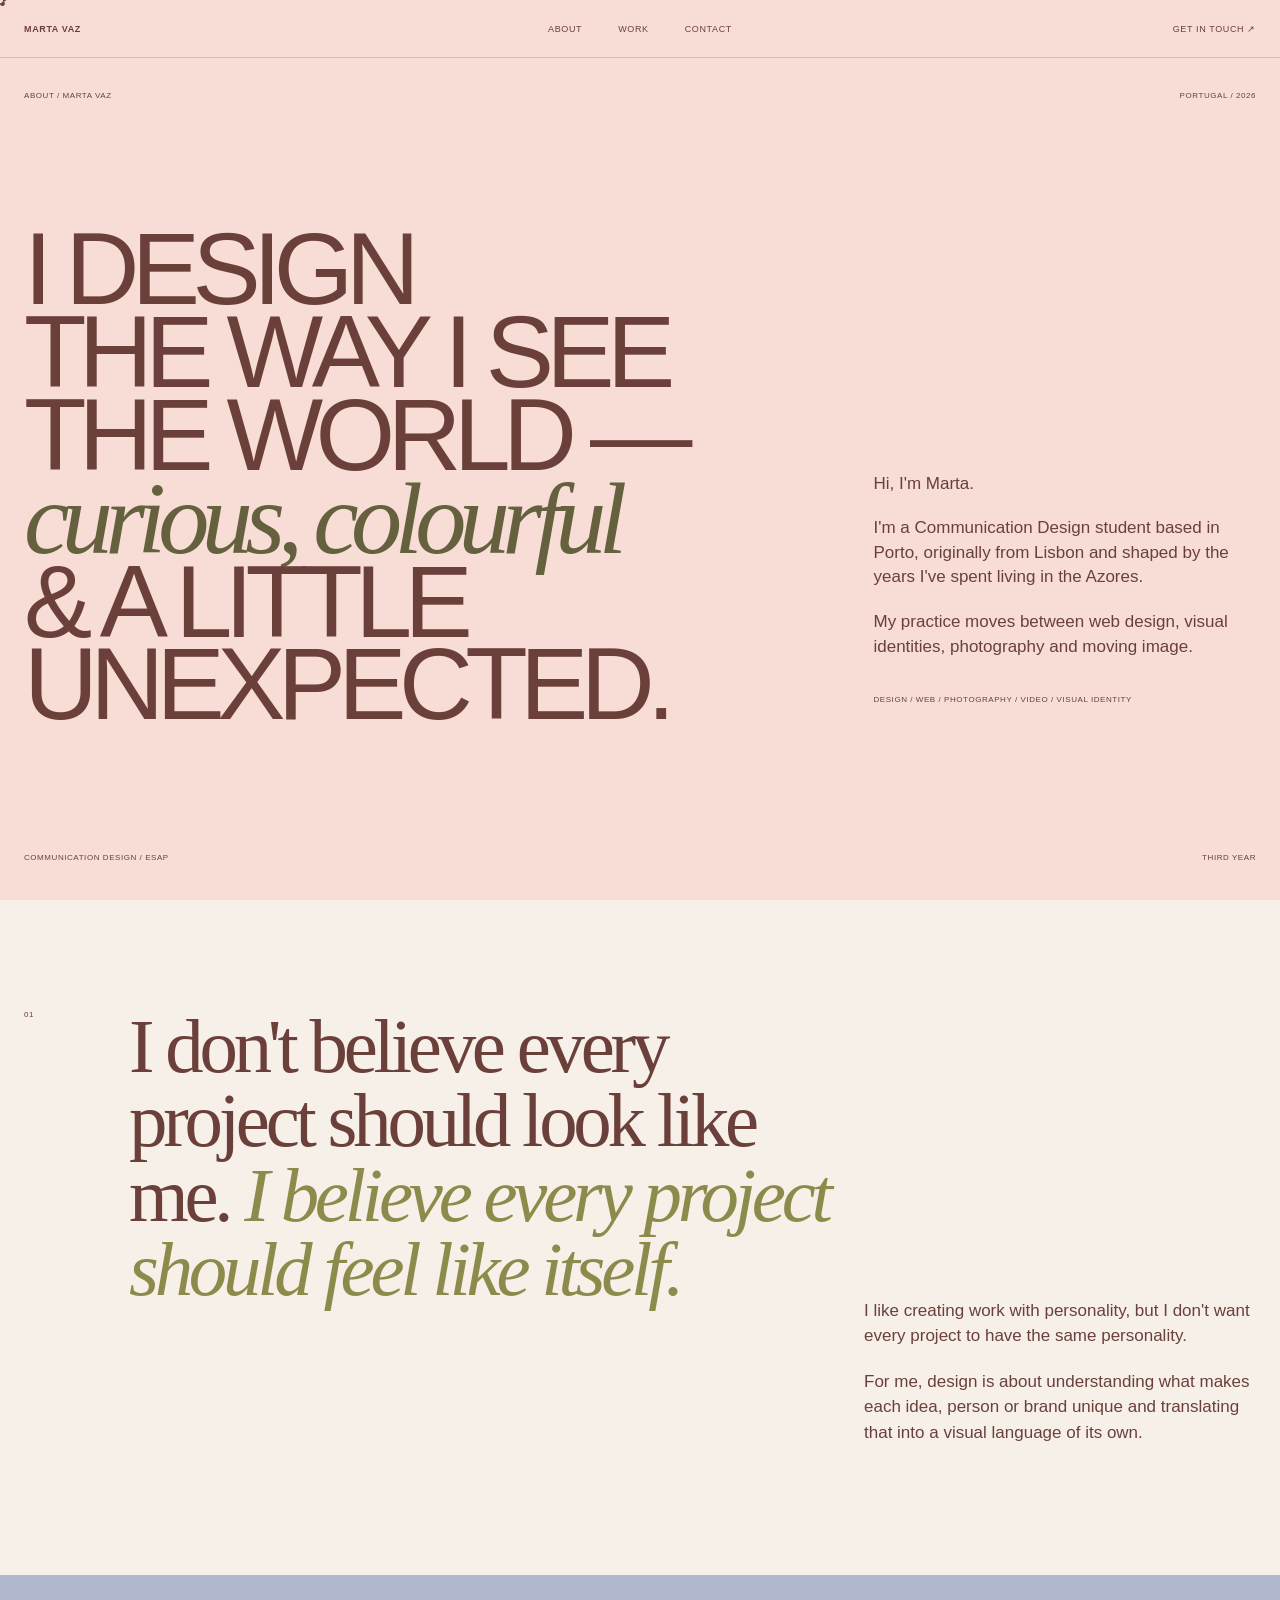
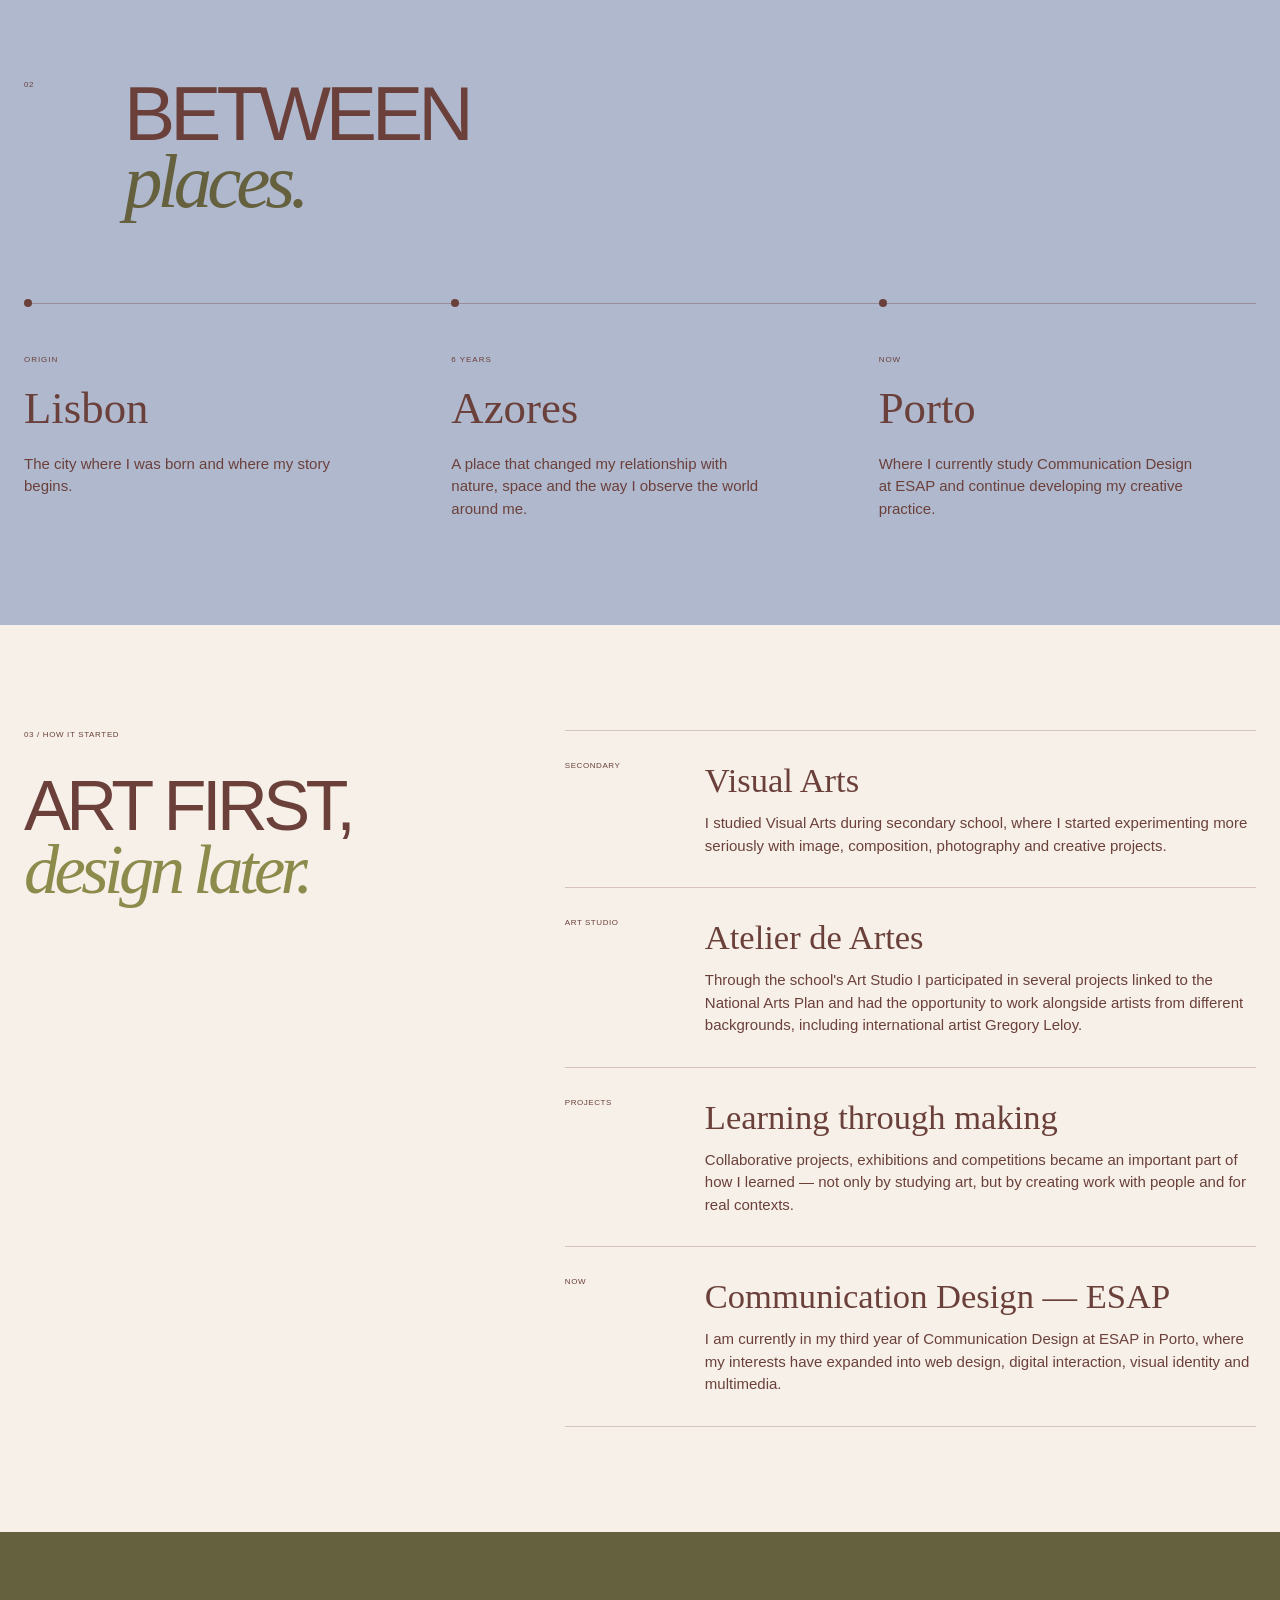
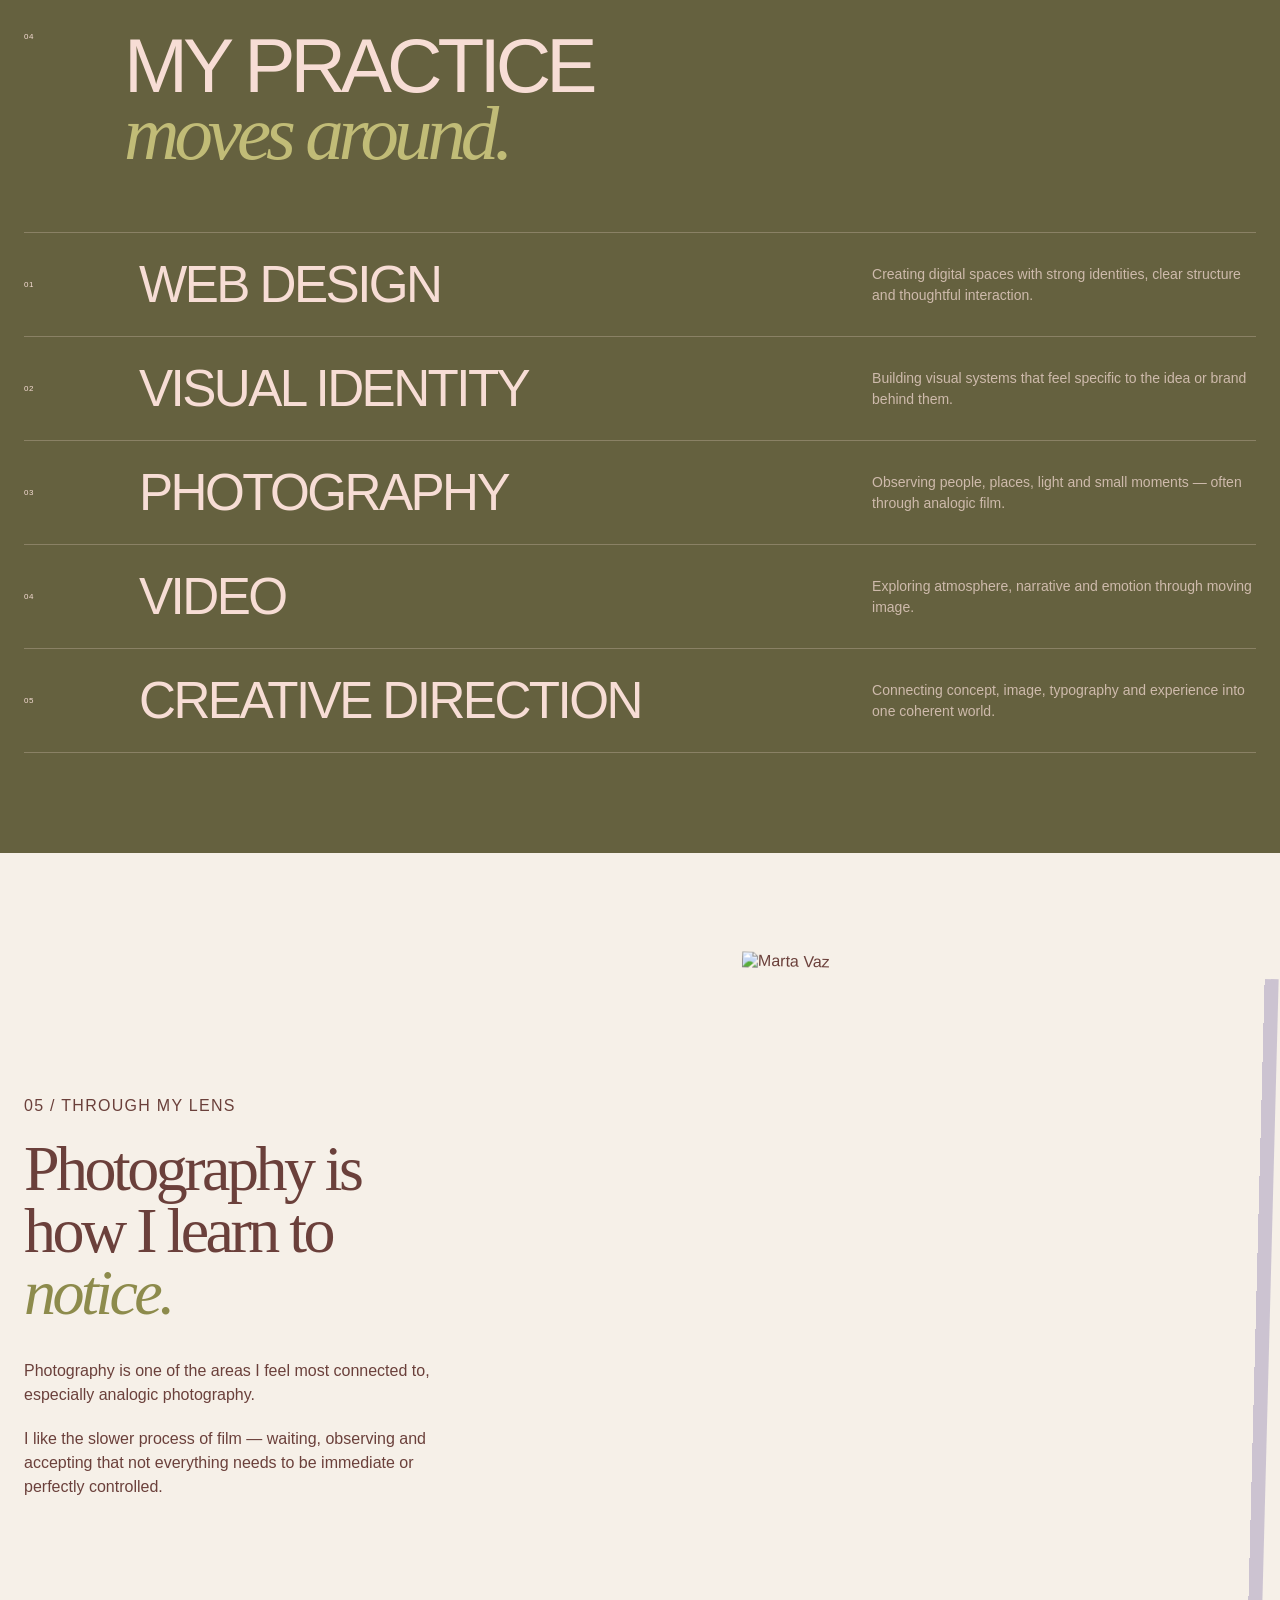
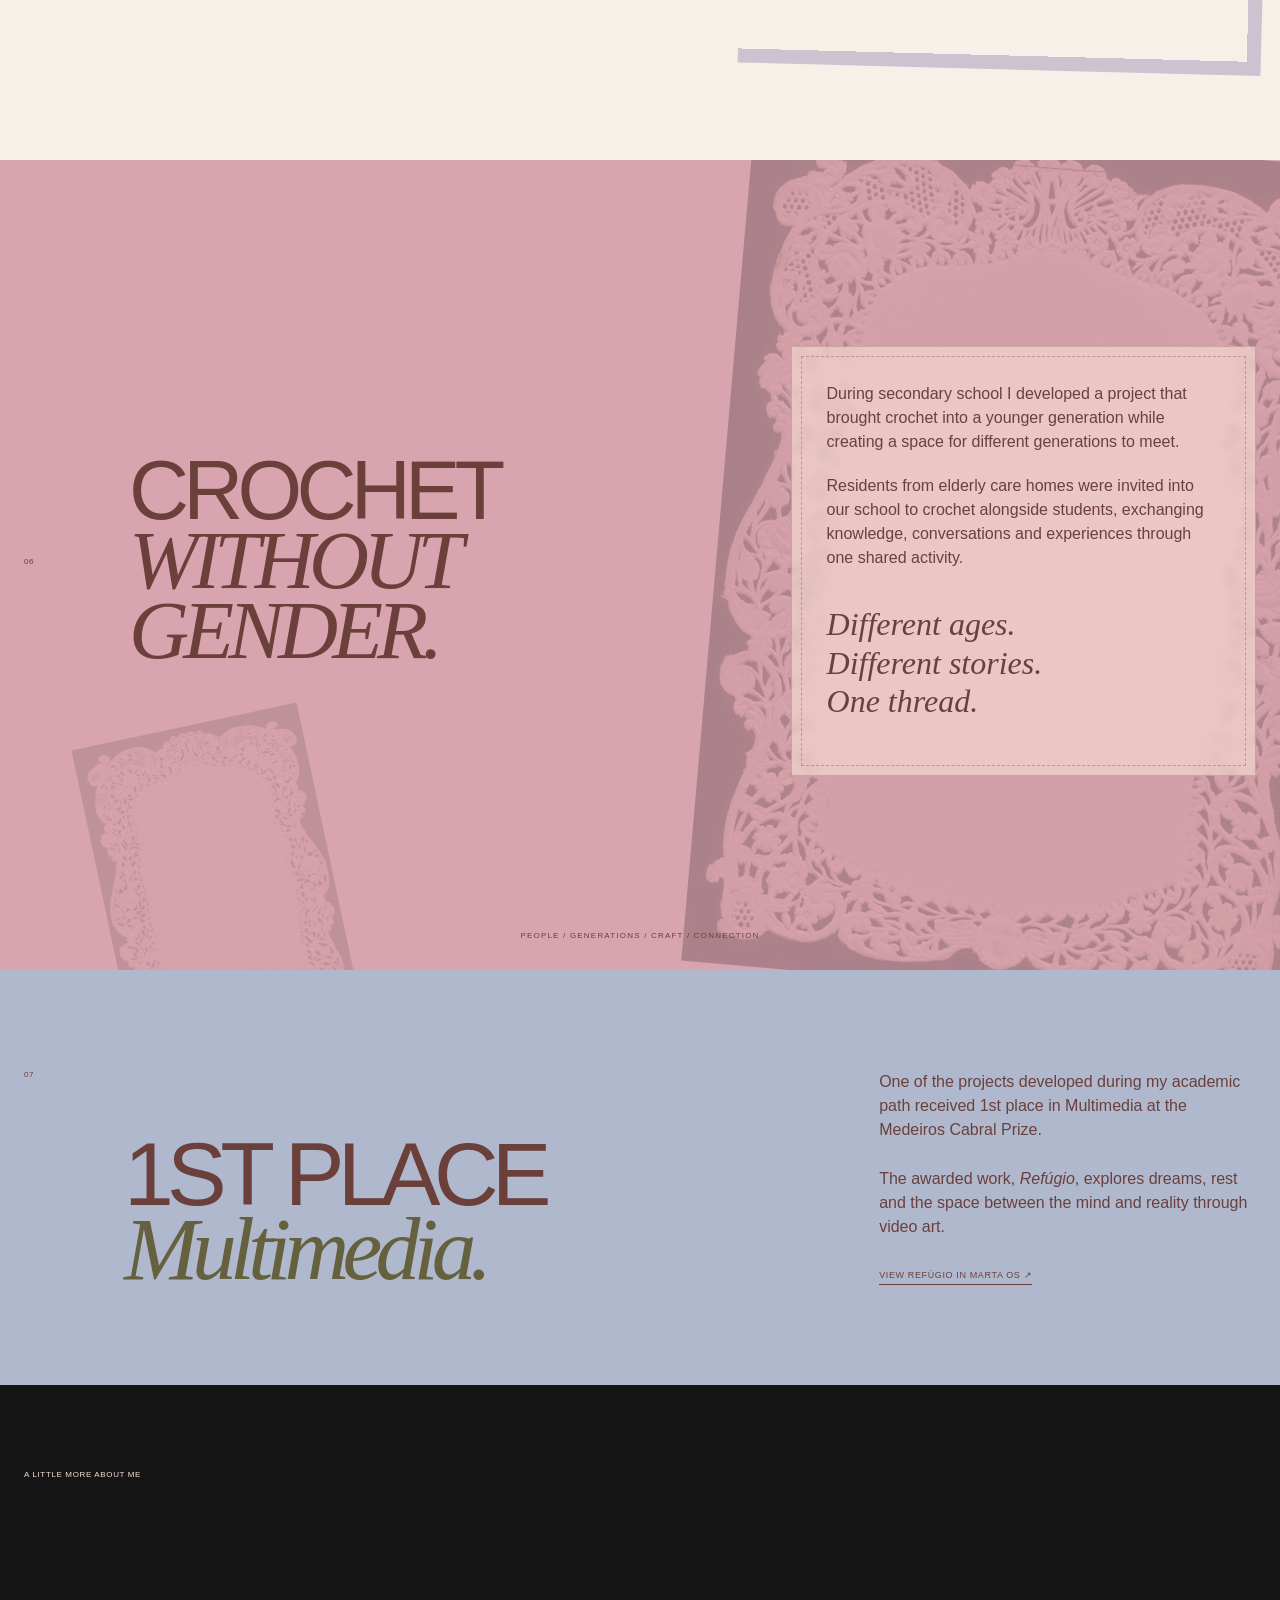
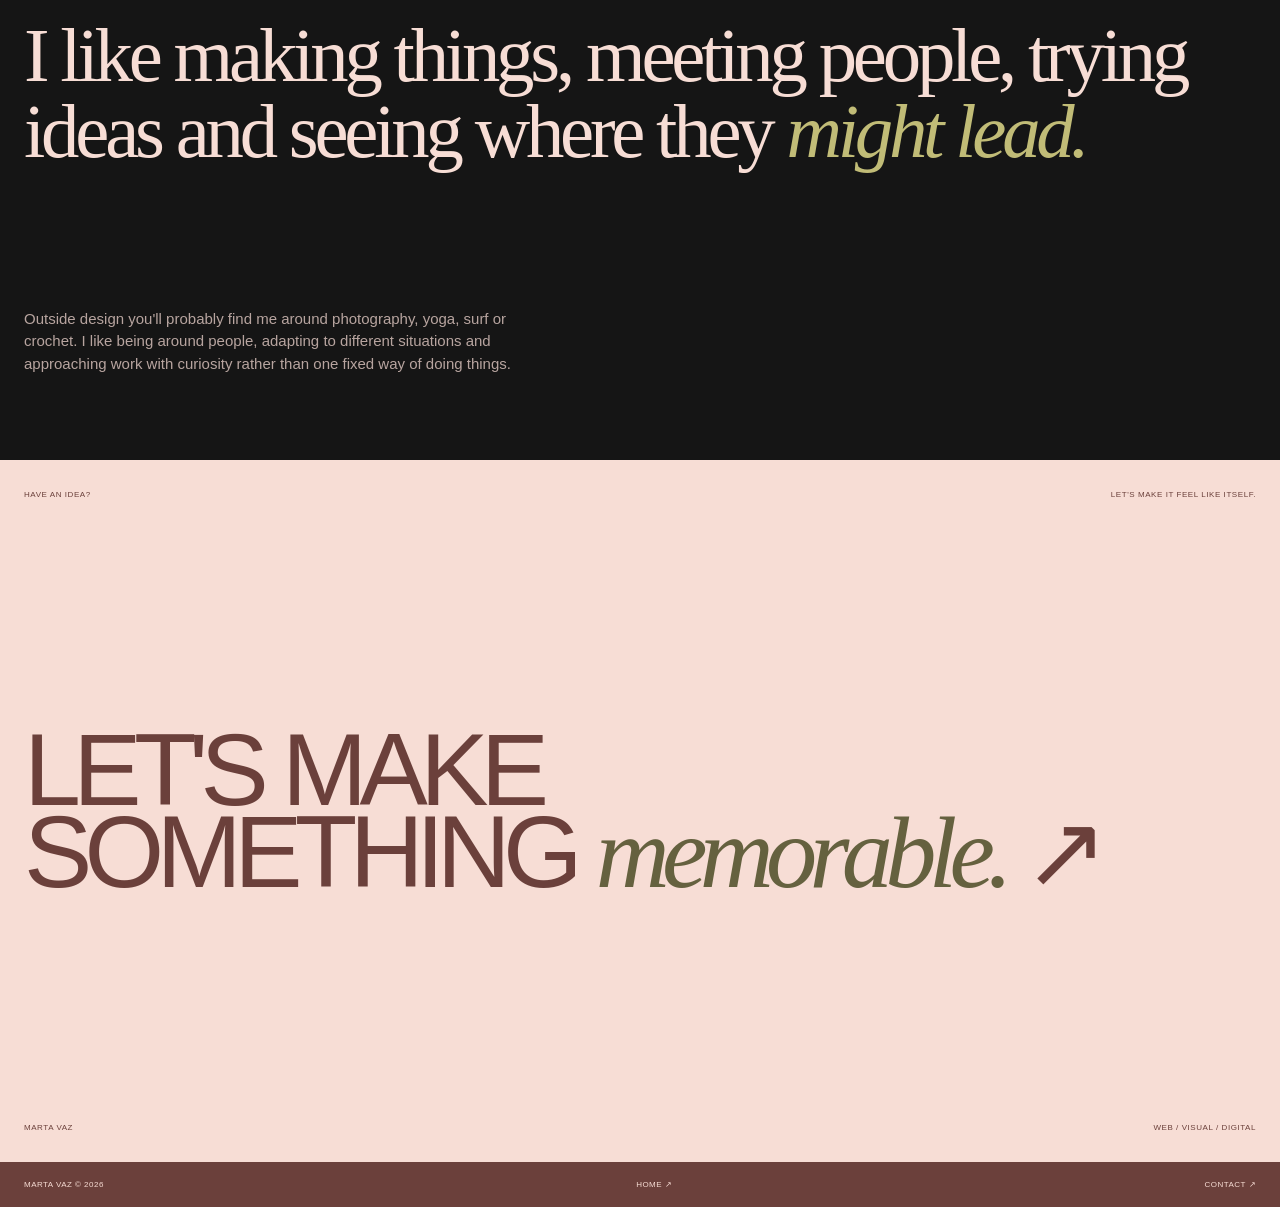
==== about.html @ 9a2c2bcb "5" ====
<!DOCTYPE html>
<html lang="en">

<head>

  <meta charset="UTF-8">

  <meta
    name="viewport"
    content="width=device-width, initial-scale=1.0"
  >

  <meta
    name="description"
    content="About Marta Vaz — Communication Design student working across web design, visual identity, photography and multimedia."
  >

  <title>About — Marta Vaz</title>


  <style>

    /* =========================================================
       COLOURS
    ========================================================= */

    :root {

      --peony: #F7DDD5;
      --rose: #D8A4AF;
      --cacao: #6B403B;

      --lavender: #CCC3D1;

      --leaf: #C1BC77;
      --grass: #8D8B4C;
      --jungle: #65613F;

      --sky: #AFB8CD;

      --cream: #F6F0E8;
      --black: #151515;
      --white: #FFFDF8;

    }


    /* =========================================================
       RESET
    ========================================================= */

    * {
      margin: 0;
      padding: 0;
      box-sizing: border-box;
    }


    html {
      scroll-behavior: smooth;
    }


    body {

      background: var(--cream);
      color: var(--cacao);

      font-family:
        Arial,
        Helvetica,
        sans-serif;

      overflow-x: hidden;

    }


    a {
      color: inherit;
      text-decoration: none;
    }


    img {
      display: block;
      width: 100%;
      max-width: 100%;
    }


    ::selection {
      background: var(--cacao);
      color: var(--peony);
    }


    /* =========================================================
       CURSOR
    ========================================================= */

    .cursor {

      position: fixed;

      left: 0;
      top: 0;

      width: 32px;
      height: 32px;

      border-radius: 50%;

      display: flex;
      align-items: center;
      justify-content: center;

      background: var(--peony);
      color: var(--cacao);

      pointer-events: none;

      z-index: 9999;

      transform:
        translate(-50%, -50%);

      font-size: 17px;

      transition:
        width 0.25s ease,
        height 0.25s ease,
        background 0.25s ease,
        color 0.25s ease;

    }


    .cursor.link-mode {

      width: 86px;
      height: 86px;

      background: var(--cacao);
      color: var(--peony);

      font-size: 9px;
      letter-spacing: 0.08em;

    }


    .cursor-text {
      display: none;
    }


    .cursor.link-mode .cursor-flower {
      display: none;
    }


    .cursor.link-mode .cursor-text {
      display: block;
    }


    @media (pointer: fine) {

      body,
      a {
        cursor: none;
      }

    }


    @media (pointer: coarse) {

      .cursor {
        display: none;
      }

    }


    /* =========================================================
       HEADER
    ========================================================= */

    .header {

      min-height: 58px;

      padding:
        17px
        24px;

      display: grid;

      grid-template-columns:
        1fr
        auto
        1fr;

      align-items: center;

      border-bottom:
        1px solid
        rgba(107, 64, 59, 0.22);

      background: var(--peony);

      font-size: 9px;
      letter-spacing: 0.07em;

      position: relative;
      z-index: 100;

    }


    .logo {
      font-weight: 700;
    }


    .nav {

      display: flex;
      gap: 36px;

    }


    .header-right {
      justify-self: end;
    }


    .nav a,
    .header-right {

      position: relative;

    }


    .nav a::after,
    .header-right::after {

      content: "";

      position: absolute;

      left: 0;
      bottom: -5px;

      width: 0;
      height: 1px;

      background: currentColor;

      transition:
        width 0.3s ease;

    }


    .nav a:hover::after,
    .header-right:hover::after {
      width: 100%;
    }


    /* =========================================================
       HERO
    ========================================================= */

    .hero {

      min-height:
        calc(100vh - 58px);

      padding:
        32px
        24px
        38px;

      background: var(--peony);

      display: flex;
      flex-direction: column;

      justify-content: space-between;

      overflow: hidden;

    }


    .hero-meta {

      display: flex;

      justify-content: space-between;

      gap: 30px;

      font-size: 8px;
      line-height: 1.4;
      letter-spacing: 0.07em;

    }


    .hero-main {

      width: 100%;

      max-width: 1500px;

      margin:
        45px
        auto;

      display: grid;

      grid-template-columns:
        1.35fr
        0.65fr;

      gap: 55px;

      align-items: center;

    }


    .hero-title {

      font-size:
        clamp(
          68px,
          8vw,
          132px
        );

      line-height: 0.81;

      letter-spacing: -0.075em;

      font-weight: 500;

    }


    .hero-title span {
      display: block;
    }


    .hero-title em {

      font-family:
        Georgia,
        "Times New Roman",
        serif;

      color: var(--jungle);

      font-weight: 400;
      font-style: italic;

    }


    .hero-copy {

      max-width: 430px;

      align-self: end;

    }


    .hero-copy p {

      margin-bottom: 20px;

      font-size: 17px;

      line-height: 1.45;

    }


    .hero-small {

      margin-top: 35px;

      font-size: 8px !important;

      letter-spacing: 0.07em;

      line-height: 1.5 !important;

    }


    .hero-bottom {

      display: flex;

      justify-content: space-between;

      gap: 30px;

      font-size: 8px;

      letter-spacing: 0.07em;

    }


    /* =========================================================
       MANIFESTO
    ========================================================= */

    .manifesto {

      min-height: 75vh;

      padding:
        110px
        24px;

      background: var(--cream);

      display: grid;

      grid-template-columns:
        70px
        1.25fr
        0.7fr;

      gap: 35px;

    }


    .section-number {

      font-size: 8px;
      letter-spacing: 0.07em;

    }


    .manifesto-title {

      font-family:
        Georgia,
        "Times New Roman",
        serif;

      font-size:
        clamp(
          52px,
          6vw,
          96px
        );

      line-height: 0.97;

      letter-spacing: -0.055em;

      font-weight: 400;

    }


    .manifesto-title em {
      color: var(--grass);
    }


    .manifesto-copy {

      align-self: end;

      max-width: 450px;

    }


    .manifesto-copy p {

      margin-bottom: 20px;

      font-size: 17px;

      line-height: 1.5;

    }


    /* =========================================================
       BETWEEN PLACES
    ========================================================= */

    .places {

      padding:
        105px
        24px;

      background: var(--sky);

    }


    .places-heading {

      display: grid;

      grid-template-columns:
        70px
        1fr;

      gap: 30px;

      margin-bottom: 70px;

    }


    .places-title {

      font-size:
        clamp(
          52px,
          6vw,
          96px
        );

      line-height: 0.88;

      letter-spacing: -0.065em;

      font-weight: 500;

    }


    .places-title em {

      display: block;

      font-family:
        Georgia,
        "Times New Roman",
        serif;

      color: var(--jungle);

      font-weight: 400;

    }


    /* TIMELINE FIXED */

    .journey {

      position: relative;

      display: grid;

      grid-template-columns:
        repeat(3, 1fr);

      gap: 50px;

      padding-top: 55px;

    }


    .journey::before {

      content: "";

      position: absolute;

      left: 0;
      right: 0;

      top: 18px;

      height: 1px;

      background:
        rgba(107, 64, 59, 0.35);

    }


    .journey-item {

      position: relative;

      padding-top: 15px;

    }


    .journey-dot {

      position: absolute;

      top: -41px;
      left: 0;

      width: 8px;
      height: 8px;

      border-radius: 50%;

      background: var(--cacao);

      border: none;

    }


    .journey-year {

      display: block;

      margin-bottom: 22px;

      font-size: 8px;

      letter-spacing: 0.12em;

      text-transform: uppercase;

    }


    .journey-place {

      font-family:
        Georgia,
        "Times New Roman",
        serif;

      font-size:
        clamp(
          36px,
          3.5vw,
          58px
        );

      font-weight: 400;

      line-height: 1;

    }


    .journey-item p {

      max-width: 320px;

      margin-top: 22px;

      font-size: 15px;

      line-height: 1.5;

    }


    /* =========================================================
       EDUCATION
    ========================================================= */

    .education {

      padding:
        105px
        24px;

      background: var(--cream);

      display: grid;

      grid-template-columns:
        0.8fr
        1.2fr;

      gap: 80px;

      align-items: start;

    }


    .education-left {

      position: sticky;
      top: 40px;

    }


    .education-label {

      margin-bottom: 35px;

      font-size: 8px;

      letter-spacing: 0.08em;

    }


    .education-title {

      font-size:
        clamp(
          48px,
          5.5vw,
          88px
        );

      line-height: 0.9;

      letter-spacing: -0.065em;

      font-weight: 500;

    }


    .education-title em {

      display: block;

      font-family:
        Georgia,
        "Times New Roman",
        serif;

      color: var(--grass);

      font-weight: 400;

    }


    .timeline {

      display: flex;

      flex-direction: column;

    }


    .timeline-item {

      padding:
        30px
        0;

      border-top:
        1px solid
        rgba(107,64,59,0.25);

      display: grid;

      grid-template-columns:
        110px
        1fr;

      gap: 30px;

    }


    .timeline-item:last-child {

      border-bottom:
        1px solid
        rgba(107,64,59,0.25);

    }


    .timeline-date {

      font-size: 8px;

      letter-spacing: 0.07em;

    }


    .timeline-content h3 {

      margin-bottom: 12px;

      font-family:
        Georgia,
        "Times New Roman",
        serif;

      font-size:
        clamp(
          28px,
          2.7vw,
          42px
        );

      font-weight: 400;

    }


    .timeline-content p {

      max-width: 620px;

      font-size: 15px;

      line-height: 1.5;

    }


    /* =========================================================
       PRACTICE
    ========================================================= */

    .practice {

      padding:
        100px
        24px;

      background: var(--jungle);

      color: var(--peony);

    }


    .practice-heading {

      display: grid;

      grid-template-columns:
        70px
        1fr;

      gap: 30px;

      margin-bottom: 65px;

    }


    .practice-title {

      font-size:
        clamp(
          52px,
          6vw,
          96px
        );

      line-height: 0.88;

      letter-spacing: -0.065em;

      font-weight: 500;

    }


    .practice-title em {

      display: block;

      font-family:
        Georgia,
        "Times New Roman",
        serif;

      color: var(--leaf);

      font-weight: 400;

    }


    .practice-list {

      border-top:
        1px solid
        rgba(247,221,213,0.25);

    }


    .practice-item {

      padding:
        22px
        0;

      border-bottom:
        1px solid
        rgba(247,221,213,0.25);

      display: grid;

      grid-template-columns:
        80px
        1fr
        0.55fr;

      gap: 35px;

      align-items: center;

      transition:
        padding-left
        0.3s ease,
        color
        0.3s ease;

    }


    .practice-item:hover {

      padding-left: 15px;

      color: var(--leaf);

    }


    .practice-number {

      font-size: 8px;

      letter-spacing: 0.07em;

    }


    .practice-name {

      font-size:
        clamp(
          32px,
          4vw,
          62px
        );

      letter-spacing: -0.05em;

      font-weight: 500;

    }


    .practice-copy {

      max-width: 380px;

      font-size: 14px;

      line-height: 1.45;

      color:
        rgba(247,221,213,0.72);

    }


    /* =========================================================
       PHOTOGRAPHY
    ========================================================= */

    .photo-section {

      padding:
        105px
        24px;

      background: var(--cream);

      display: grid;

      grid-template-columns:
        0.8fr
        1.2fr;

      gap: 70px;

      align-items: center;

    }


    .photo-copy {

      max-width: 440px;

    }


    .photo-label {

      margin-bottom: 30px;

      font-size: 8px;

      letter-spacing: 0.08em;

    }


    .photo-title {

      margin-bottom: 35px;

      font-family:
        Georgia,
        "Times New Roman",
        serif;

      font-size:
        clamp(
          46px,
          5vw,
          82px
        );

      line-height: 0.97;

      letter-spacing: -0.055em;

      font-weight: 400;

    }


    .photo-title em {
      color: var(--grass);
    }


    .photo-copy p {

      margin-bottom: 20px;

      font-size: 16px;

      line-height: 1.5;

    }


    .photo-frame {

      width: 75%;

      margin-left: auto;

      aspect-ratio:
        3 / 4;

      overflow: hidden;

      transform:
        rotate(1.5deg);

      box-shadow:
        14px
        14px
        0
        var(--lavender);

    }


    .photo-frame img {

      width: 100%;
      height: 100%;

      object-fit: cover;

    }


    /* =========================================================
       CROCHET WITHOUT GENDER
    ========================================================= */

    .crochet {

      min-height: 90vh;

      padding:
        95px
        24px;

      background: var(--rose);

      position: relative;

      overflow: hidden;

    }


    /* LARGE CROCHET FRAME */

    .crochet-frame {

      position: absolute;

      width:
        min(
          48vw,
          650px
        );

      right: -4%;
      top: 50%;

      transform:
        translateY(-50%)
        rotate(5deg);

      opacity: 0.22;

      mix-blend-mode: multiply;

      pointer-events: none;

      transition:
        transform
        1s
        cubic-bezier(.2,.8,.2,1),
        opacity
        0.5s ease;

    }


    .crochet:hover
    .crochet-frame {

      transform:
        translateY(-50%)
        rotate(1deg)
        scale(1.04);

      opacity: 0.32;

    }


    /* SECOND DECORATIVE CROP */

    .crochet-frame-small {

      position: absolute;

      width: 230px;

      left: 8%;
      bottom: -70px;

      transform:
        rotate(-12deg);

      opacity: 0.12;

      mix-blend-mode: multiply;

      pointer-events: none;

    }


    .crochet-content {

      position: relative;

      z-index: 2;

      display: grid;

      grid-template-columns:
        70px
        1.05fr
        0.78fr;

      gap: 35px;

      min-height: 68vh;

      align-items: center;

    }


    .crochet-title {

      font-size:
        clamp(
          56px,
          6.5vw,
          105px
        );

      line-height: 0.84;

      letter-spacing: -0.07em;

      font-weight: 500;

    }


    .crochet-title em {

      display: block;

      font-family:
        Georgia,
        "Times New Roman",
        serif;

      color: var(--cacao);

      font-weight: 400;

    }


    .crochet-copy {

      max-width: 470px;

      position: relative;

      padding:
        35px;

      background:
        rgba(247, 221, 213, 0.63);

      backdrop-filter:
        blur(5px);

      border:
        1px solid
        rgba(107, 64, 59, 0.25);

    }


    .crochet-copy::before {

      content: "";

      position: absolute;

      inset: 9px;

      border:
        1px dashed
        rgba(107, 64, 59, 0.35);

      pointer-events: none;

    }


    .crochet-copy p {

      position: relative;

      z-index: 2;

      margin-bottom: 20px;

      font-size: 16px;

      line-height: 1.5;

    }


    .crochet-quote {

      margin-top: 35px;

      font-family:
        Georgia,
        "Times New Roman",
        serif;

      font-size:
        clamp(
          25px,
          2.5vw,
          39px
        ) !important;

      font-style: italic;

      line-height: 1.2 !important;

    }


    .crochet-label {

      position: absolute;

      left: 50%;
      bottom: 30px;

      transform:
        translateX(-50%);

      font-size: 8px;

      letter-spacing: 0.15em;

      white-space: nowrap;

    }


    /* =========================================================
       RECOGNITION
    ========================================================= */

    .recognition {

      padding:
        100px
        24px;

      background: var(--sky);

      display: grid;

      grid-template-columns:
        70px
        1fr;

      gap: 30px;

    }


    .recognition-main {

      display: grid;

      grid-template-columns:
        1fr
        0.55fr;

      gap: 70px;

      align-items: end;

    }


    .recognition-title {

      font-size:
        clamp(
          60px,
          7vw,
          115px
        );

      line-height: 0.82;

      letter-spacing: -0.075em;

      font-weight: 500;

    }


    .recognition-title em {

      display: block;

      font-family:
        Georgia,
        "Times New Roman",
        serif;

      color: var(--jungle);

      font-weight: 400;

    }


    .recognition-copy {

      max-width: 420px;

    }


    .recognition-copy p {

      margin-bottom: 25px;

      font-size: 16px;

      line-height: 1.5;

    }


    .recognition-link {

      display: inline-block;

      padding-bottom: 4px;

      border-bottom:
        1px solid
        currentColor;

      font-size: 9px;

      letter-spacing: 0.07em;

    }


    /* =========================================================
       FINAL MANIFESTO
    ========================================================= */

    .final-manifesto {

      min-height: 75vh;

      padding:
        85px
        24px;

      background: var(--black);
      color: var(--peony);

      display: flex;

      flex-direction: column;

      justify-content: space-between;

    }


    .final-label {

      font-size: 8px;

      letter-spacing: 0.08em;

    }


    .final-text {

      max-width: 1200px;

      font-family:
        Georgia,
        "Times New Roman",
        serif;

      font-size:
        clamp(
          48px,
          6vw,
          95px
        );

      line-height: 0.98;

      letter-spacing: -0.055em;

    }


    .final-text em {
      color: var(--leaf);
    }


    .final-small {

      max-width: 520px;

      font-size: 15px;

      line-height: 1.5;

      color:
        rgba(247,221,213,0.72);

    }


    /* =========================================================
       CONTACT CTA
    ========================================================= */

    .contact-cta {

      min-height: 78vh;

      padding:
        30px
        24px;

      background: var(--peony);

      display: flex;

      flex-direction: column;

      justify-content: space-between;

    }


    .contact-meta {

      display: flex;

      justify-content: space-between;

      gap: 30px;

      font-size: 8px;

      letter-spacing: 0.07em;

    }


    .contact-title {

      font-size:
        clamp(
          58px,
          8vw,
          125px
        );

      line-height: 0.8;

      letter-spacing: -0.075em;

      font-weight: 500;

    }


    .contact-title em {

      font-family:
        Georgia,
        "Times New Roman",
        serif;

      color: var(--jungle);

      font-weight: 400;

    }


    /* =========================================================
       FOOTER
    ========================================================= */

    footer {

      padding:
        18px
        24px;

      background: var(--cacao);
      color: var(--peony);

      display: flex;

      justify-content: space-between;

      gap: 25px;

      font-size: 8px;

      letter-spacing: 0.06em;

    }


    /* =========================================================
       REVEAL
    ========================================================= */

    .reveal {

      opacity: 0;

      transform:
        translateY(28px);

      transition:
        opacity
        0.8s ease,
        transform
        0.8s ease;

    }


    .reveal.visible {

      opacity: 1;
      transform: translateY(0);

    }


    /* =========================================================
       TABLET
    ========================================================= */

    @media (min-width: 701px) and (max-width: 1100px) {


      .hero-main {

        grid-template-columns:
          1fr
          0.7fr;

        gap: 35px;

      }


      .hero-title {

        font-size:
          clamp(
            64px,
            7vw,
            100px
          );

      }


      .manifesto {

        grid-template-columns:
          55px
          1fr;

      }


      .manifesto-copy {

        grid-column: 2;

        margin-top: 45px;

      }


      .crochet-content {

        grid-template-columns:
          55px
          1fr;

      }


      .crochet-copy {

        grid-column: 2;

        margin-top: 45px;

      }


      .crochet-frame {

        width: 58vw;

        right: -18%;

      }


      .recognition-main {

        grid-template-columns:
          1fr
          0.7fr;

      }

    }


    /* =========================================================
       MOBILE
    ========================================================= */

    @media (max-width: 700px) {


      .header {

        min-height: 54px;

        padding:
          15px
          16px;

        grid-template-columns:
          1fr
          auto;

      }


      .nav {
        display: none;
      }


      /* HERO */

      .hero {

        min-height: auto;

        padding:
          22px
          16px
          34px;

      }


      .hero-meta {

        font-size: 7px;

      }


      .hero-main {

        display: flex;

        flex-direction: column;

        gap: 50px;

        margin:
          55px
          0;

      }


      .hero-title {

        font-size:
          clamp(
            52px,
            15vw,
            82px
          );

      }


      .hero-copy {
        max-width: 100%;
      }


      .hero-copy p {
        font-size: 16px;
      }


      .hero-bottom {
        font-size: 7px;
      }


      /* MANIFESTO */

      .manifesto {

        min-height: auto;

        padding:
          80px
          16px;

        display: block;

      }


      .manifesto .section-number {

        display: block;

        margin-bottom: 30px;

      }


      .manifesto-title {

        font-size:
          clamp(
            44px,
            12vw,
            68px
          );

      }


      .manifesto-copy {

        margin-top: 45px;

      }


      .manifesto-copy p {
        font-size: 16px;
      }


      /* PLACES */

      .places {

        padding:
          80px
          16px;

      }


      .places-heading {

        display: block;

        margin-bottom: 55px;

      }


      .places-heading .section-number {

        display: block;

        margin-bottom: 30px;

      }


      .places-title {

        font-size:
          clamp(
            44px,
            12vw,
            68px
          );

      }


      .journey {

        display: flex;

        flex-direction: column;

        gap: 55px;

        padding-top: 0;
        padding-left: 30px;

      }


      .journey::before {

        left: 4px;
        right: auto;

        top: 4px;
        bottom: 4px;

        width: 1px;
        height: auto;

        background:
          rgba(107, 64, 59, 0.35);

      }


      .journey-item {

        padding-top: 0;

      }


      .journey-dot {

        top: 5px;
        left: -30px;

        width: 8px;
        height: 8px;

        border: none;

        background: var(--cacao);

      }


      .journey-year {

        margin-bottom: 15px;

        font-size: 7px;

      }


      .journey-place {
        font-size: 38px;
      }


      .journey-item p {

        margin-top: 16px;

        max-width: 290px;

      }


      /* EDUCATION */

      .education {

        padding:
          80px
          16px;

        display: block;

      }


      .education-left {

        position: static;

        margin-bottom: 60px;

      }


      .education-title {

        font-size:
          clamp(
            42px,
            11vw,
            66px
          );

      }


      .timeline-item {

        grid-template-columns:
          80px
          minmax(0, 1fr);

        gap: 18px;

      }


      .timeline-date {
        font-size: 7px;
      }


      .timeline-content h3 {
        font-size: 30px;
      }


      .timeline-content p {
        font-size: 15px;
      }


      /* PRACTICE */

      .practice {

        padding:
          80px
          16px;

      }


      .practice-heading {

        display: block;

        margin-bottom: 50px;

      }


      .practice-heading .section-number {

        display: block;

        margin-bottom: 30px;

      }


      .practice-title {

        font-size:
          clamp(
            44px,
            12vw,
            68px
          );

      }


      .practice-item {

        display: block;

        padding:
          22px
          0;

      }


      .practice-number {

        display: block;

        margin-bottom: 12px;

      }


      .practice-name {
        font-size: 40px;
      }


      .practice-copy {

        margin-top: 15px;

        font-size: 14px;

      }


      /* PHOTOGRAPHY */

      .photo-section {

        padding:
          80px
          16px;

        display: flex;

        flex-direction: column;

        gap: 50px;

      }


      .photo-title {

        font-size:
          clamp(
            42px,
            11vw,
            65px
          );

      }


      .photo-frame {

        width: 72%;

        margin-left: auto;
        margin-right: 7px;

      }


      /* CROCHET */

      .crochet {

        min-height: auto;

        padding:
          80px
          16px
          100px;

      }


      .crochet-content {
        display: block;
      }


      .crochet-content .section-number {

        display: block;

        margin-bottom: 30px;

      }


      .crochet-title {

        font-size:
          clamp(
            46px,
            13vw,
            72px
          );

      }


      .crochet-copy {

        width: 100%;

        margin-top: 55px;

        padding: 28px;

      }


      .crochet-copy p {
        font-size: 15px;
      }


      .crochet-frame {

        width: 95vw;

        right: -40%;

        top: 62%;

        opacity: 0.16;

      }


      .crochet-frame-small {

        width: 170px;

        left: -40px;
        bottom: -50px;

      }


      .crochet-label {

        bottom: 24px;

        font-size: 6px;

      }


      /* RECOGNITION */

      .recognition {

        padding:
          80px
          16px;

        display: block;

      }


      .recognition > .section-number {

        display: block;

        margin-bottom: 30px;

      }


      .recognition-main {
        display: block;
      }


      .recognition-title {

        font-size:
          clamp(
            48px,
            13vw,
            74px
          );

      }


      .recognition-copy {
        margin-top: 50px;
      }


      /* FINAL */

      .final-manifesto {

        min-height: auto;

        padding:
          75px
          16px;

      }


      .final-text {

        margin:
          100px
          0;

        font-size:
          clamp(
            40px,
            11vw,
            64px
          );

      }


      /* CONTACT */

      .contact-cta {

        min-height: auto;

        padding:
          25px
          16px;

      }


      .contact-meta {
        font-size: 7px;
      }


      .contact-title {

        margin:
          110px
          0;

        font-size:
          clamp(
            50px,
            14vw,
            80px
          );

      }


      footer {

        padding:
          18px
          16px;

        flex-direction: column;

        align-items: flex-start;

        gap: 10px;

      }


      .cursor {
        display: none !important;
      }

    }


    /* =========================================================
       VERY SMALL MOBILE
    ========================================================= */

    @media (max-width: 390px) {

      .hero-title {
        font-size: 14vw;
      }

      .manifesto-title,
      .places-title,
      .education-title,
      .practice-title,
      .photo-title,
      .recognition-title {
        font-size: 11vw;
      }

      .crochet-title {
        font-size: 12vw;
      }

      .contact-title {
        font-size: 13.5vw;
      }

    }


    /* =========================================================
       REDUCED MOTION
    ========================================================= */

    @media (prefers-reduced-motion: reduce) {

      *,
      *::before,
      *::after {

        animation-duration:
          0.01ms !important;

        transition-duration:
          0.01ms !important;

      }

    }

  </style>

</head>


<body>


  <!-- CURSOR -->

  <div class="cursor">

    <span class="cursor-flower">
      ✿
    </span>

    <span class="cursor-text">
      OPEN ↗
    </span>

  </div>


  <!-- ======================================================
       HEADER
  ======================================================= -->

  <header class="header">

    <a
      href="index.html"
      class="logo"
    >
      MARTA VAZ
    </a>


    <nav class="nav">

      <a href="about.html">
        ABOUT
      </a>

      <a href="index.html#work">
        WORK
      </a>

      <a href="contact.html">
        CONTACT
      </a>

    </nav>


    <a
      href="contact.html"
      class="header-right"
    >
      GET IN TOUCH ↗
    </a>

  </header>


  <main>


    <!-- ======================================================
         HERO
    ======================================================= -->

    <section class="hero">


      <div class="hero-meta">

        <span>
          ABOUT / MARTA VAZ
        </span>

        <span>
          PORTUGAL / 2026
        </span>

      </div>


      <div class="hero-main">


        <h1 class="hero-title">

          <span>
            I DESIGN
          </span>

          <span>
            THE WAY I SEE
          </span>

          <span>
            THE WORLD —
          </span>

          <span>
            <em>
              curious, colourful
            </em>
          </span>

          <span>
            & A LITTLE
            UNEXPECTED.
          </span>

        </h1>


        <div class="hero-copy">

          <p>
            Hi, I'm Marta.
          </p>

          <p>
            I'm a Communication Design student
            based in Porto, originally from Lisbon
            and shaped by the years I've spent
            living in the Azores.
          </p>

          <p>
            My practice moves between web design,
            visual identities, photography and
            moving image.
          </p>

          <p class="hero-small">
            DESIGN / WEB / PHOTOGRAPHY /
            VIDEO / VISUAL IDENTITY
          </p>

        </div>


      </div>


      <div class="hero-bottom">

        <span>
          COMMUNICATION DESIGN / ESAP
        </span>

        <span>
          THIRD YEAR
        </span>

      </div>


    </section>


    <!-- ======================================================
         MANIFESTO
    ======================================================= -->

    <section class="manifesto reveal">


      <span class="section-number">
        01
      </span>


      <h2 class="manifesto-title">

        I don't believe every project
        should look like me.

        <em>
          I believe every project
          should feel like itself.
        </em>

      </h2>


      <div class="manifesto-copy">

        <p>
          I like creating work with personality,
          but I don't want every project to have
          the same personality.
        </p>

        <p>
          For me, design is about understanding
          what makes each idea, person or brand
          unique and translating that into a visual
          language of its own.
        </p>

      </div>


    </section>


    <!-- ======================================================
         BETWEEN PLACES
    ======================================================= -->

    <section class="places reveal">


      <div class="places-heading">

        <span class="section-number">
          02
        </span>


        <h2 class="places-title">

          BETWEEN

          <em>
            places.
          </em>

        </h2>

      </div>


      <div class="journey">


        <article class="journey-item">

          <span class="journey-dot"></span>

          <span class="journey-year">
            ORIGIN
          </span>

          <h3 class="journey-place">
            Lisbon
          </h3>

          <p>
            The city where I was born
            and where my story begins.
          </p>

        </article>


        <article class="journey-item">

          <span class="journey-dot"></span>

          <span class="journey-year">
            6 YEARS
          </span>

          <h3 class="journey-place">
            Azores
          </h3>

          <p>
            A place that changed my relationship
            with nature, space and the way I
            observe the world around me.
          </p>

        </article>


        <article class="journey-item">

          <span class="journey-dot"></span>

          <span class="journey-year">
            NOW
          </span>

          <h3 class="journey-place">
            Porto
          </h3>

          <p>
            Where I currently study Communication
            Design at ESAP and continue developing
            my creative practice.
          </p>

        </article>


      </div>


    </section>


    <!-- ======================================================
         EDUCATION
    ======================================================= -->

    <section class="education reveal">


      <div class="education-left">

        <p class="education-label">
          03 / HOW IT STARTED
        </p>


        <h2 class="education-title">

          ART FIRST,

          <em>
            design later.
          </em>

        </h2>

      </div>


      <div class="timeline">


        <article class="timeline-item">

          <span class="timeline-date">
            SECONDARY
          </span>

          <div class="timeline-content">

            <h3>
              Visual Arts
            </h3>

            <p>
              I studied Visual Arts during secondary
              school, where I started experimenting
              more seriously with image, composition,
              photography and creative projects.
            </p>

          </div>

        </article>


        <article class="timeline-item">

          <span class="timeline-date">
            ART STUDIO
          </span>

          <div class="timeline-content">

            <h3>
              Atelier de Artes
            </h3>

            <p>
              Through the school's Art Studio I
              participated in several projects linked
              to the National Arts Plan and had the
              opportunity to work alongside artists
              from different backgrounds, including
              international artist Gregory Leloy.
            </p>

          </div>

        </article>


        <article class="timeline-item">

          <span class="timeline-date">
            PROJECTS
          </span>

          <div class="timeline-content">

            <h3>
              Learning through making
            </h3>

            <p>
              Collaborative projects, exhibitions
              and competitions became an important
              part of how I learned — not only by
              studying art, but by creating work
              with people and for real contexts.
            </p>

          </div>

        </article>


        <article class="timeline-item">

          <span class="timeline-date">
            NOW
          </span>

          <div class="timeline-content">

            <h3>
              Communication Design — ESAP
            </h3>

            <p>
              I am currently in my third year of
              Communication Design at ESAP in Porto,
              where my interests have expanded into
              web design, digital interaction,
              visual identity and multimedia.
            </p>

          </div>

        </article>


      </div>


    </section>


    <!-- ======================================================
         PRACTICE
    ======================================================= -->

    <section class="practice reveal">


      <div class="practice-heading">

        <span class="section-number">
          04
        </span>


        <h2 class="practice-title">

          MY PRACTICE

          <em>
            moves around.
          </em>

        </h2>

      </div>


      <div class="practice-list">


        <div class="practice-item">

          <span class="practice-number">01</span>

          <span class="practice-name">
            WEB DESIGN
          </span>

          <p class="practice-copy">
            Creating digital spaces with strong
            identities, clear structure and
            thoughtful interaction.
          </p>

        </div>


        <div class="practice-item">

          <span class="practice-number">02</span>

          <span class="practice-name">
            VISUAL IDENTITY
          </span>

          <p class="practice-copy">
            Building visual systems that feel
            specific to the idea or brand behind them.
          </p>

        </div>


        <div class="practice-item">

          <span class="practice-number">03</span>

          <span class="practice-name">
            PHOTOGRAPHY
          </span>

          <p class="practice-copy">
            Observing people, places, light and
            small moments — often through analogic film.
          </p>

        </div>


        <div class="practice-item">

          <span class="practice-number">04</span>

          <span class="practice-name">
            VIDEO
          </span>

          <p class="practice-copy">
            Exploring atmosphere, narrative
            and emotion through moving image.
          </p>

        </div>


        <div class="practice-item">

          <span class="practice-number">05</span>

          <span class="practice-name">
            CREATIVE DIRECTION
          </span>

          <p class="practice-copy">
            Connecting concept, image, typography
            and experience into one coherent world.
          </p>

        </div>


      </div>


    </section>


    <!-- ======================================================
         PHOTOGRAPHY
    ======================================================= -->

    <section class="photo-section reveal">


      <div class="photo-copy">

        <p class="photo-label">
          05 / THROUGH MY LENS
        </p>


        <h2 class="photo-title">

          Photography is
          how I learn to

          <em>
            notice.
          </em>

        </h2>


        <p>
          Photography is one of the areas I feel
          most connected to, especially analogic
          photography.
        </p>

        <p>
          I like the slower process of film —
          waiting, observing and accepting that
          not everything needs to be immediate
          or perfectly controlled.
        </p>

      </div>


      <div class="photo-frame">

        <img
          src="imagens/marta5.JPEG"
          alt="Marta Vaz"
        >

      </div>


    </section>


    <!-- ======================================================
         CROCHET WITHOUT GENDER
    ======================================================= -->

    <section class="crochet reveal">


      <!-- DECORATIVE CROCHET FRAME -->

      <img
        src="imagens/crochet-frame.jpg"
        alt=""
        class="crochet-frame"
        aria-hidden="true"
      >


      <img
        src="imagens/crochet-frame.jpg"
        alt=""
        class="crochet-frame-small"
        aria-hidden="true"
      >


      <div class="crochet-content">


        <span class="section-number">
          06
        </span>


        <h2 class="crochet-title">

          CROCHET

          <em>
            WITHOUT GENDER.
          </em>

        </h2>


        <div class="crochet-copy">

          <p>
            During secondary school I developed
            a project that brought crochet into
            a younger generation while creating
            a space for different generations
            to meet.
          </p>

          <p>
            Residents from elderly care homes
            were invited into our school to crochet
            alongside students, exchanging knowledge,
            conversations and experiences through
            one shared activity.
          </p>

          <p class="crochet-quote">
            Different ages.<br>
            Different stories.<br>
            One thread.
          </p>

        </div>


      </div>


      <span class="crochet-label">
        PEOPLE / GENERATIONS / CRAFT / CONNECTION
      </span>


    </section>


    <!-- ======================================================
         RECOGNITION
    ======================================================= -->

    <section class="recognition reveal">


      <span class="section-number">
        07
      </span>


      <div class="recognition-main">


        <h2 class="recognition-title">

          1ST PLACE

          <em>
            Multimedia.
          </em>

        </h2>


        <div class="recognition-copy">

          <p>
            One of the projects developed during
            my academic path received 1st place
            in Multimedia at the Medeiros Cabral Prize.
          </p>

          <p>
            The awarded work, <em>Refúgio</em>,
            explores dreams, rest and the space
            between the mind and reality through video art.
          </p>

          <a
            href="designs/marta-os.html"
            class="recognition-link interactive-link"
          >
            VIEW REFÚGIO IN MARTA OS ↗
          </a>

        </div>


      </div>


    </section>


    <!-- ======================================================
         FINAL MANIFESTO
    ======================================================= -->

    <section class="final-manifesto reveal">


      <span class="final-label">
        A LITTLE MORE ABOUT ME
      </span>


      <p class="final-text">

        I like making things,
        meeting people,
        trying ideas and
        seeing where they

        <em>
          might lead.
        </em>

      </p>


      <p class="final-small">

        Outside design you'll probably find me
        around photography, yoga, surf or crochet.
        I like being around people, adapting to
        different situations and approaching work
        with curiosity rather than one fixed way
        of doing things.

      </p>


    </section>


    <!-- ======================================================
         CONTACT
    ======================================================= -->

    <section class="contact-cta reveal">


      <div class="contact-meta">

        <span>
          HAVE AN IDEA?
        </span>

        <span>
          LET'S MAKE IT FEEL LIKE ITSELF.
        </span>

      </div>


      <a
        href="contact.html"
        class="contact-title interactive-link"
      >

        LET'S MAKE<br>

        SOMETHING

        <em>
          memorable.
        </em>

        ↗

      </a>


      <div class="contact-meta">

        <span>
          MARTA VAZ
        </span>

        <span>
          WEB / VISUAL / DIGITAL
        </span>

      </div>


    </section>


  </main>


  <footer>

    <span>
      MARTA VAZ © 2026
    </span>

    <a href="index.html">
      HOME ↗
    </a>

    <a href="contact.html">
      CONTACT ↗
    </a>

  </footer>


  <script>


    /* ======================================================
       REVEAL
    ======================================================= */

    const revealElements =
      document.querySelectorAll(".reveal");


    const observer =
      new IntersectionObserver(

        (entries) => {

          entries.forEach((entry) => {

            if (entry.isIntersecting) {

              entry.target
                .classList
                .add("visible");

              observer
                .unobserve(entry.target);

            }

          });

        },

        {
          threshold: 0.08
        }

      );


    revealElements.forEach((element) => {

      observer.observe(element);

    });



    /* ======================================================
       CURSOR
    ======================================================= */

    const cursor =
      document.querySelector(".cursor");


    const finePointer =
      window.matchMedia("(pointer: fine)");


    if (finePointer.matches) {


      document.addEventListener(

        "mousemove",

        (event) => {

          cursor.style.left =
            event.clientX + "px";

          cursor.style.top =
            event.clientY + "px";

        }

      );


      const links =
        document.querySelectorAll(
          ".interactive-link"
        );


      links.forEach((link) => {


        link.addEventListener(

          "mouseenter",

          () => {

            cursor
              .classList
              .add("link-mode");

          }

        );


        link.addEventListener(

          "mouseleave",

          () => {

            cursor
              .classList
              .remove("link-mode");

          }

        );


      });


    }


  </script>


</body>

</html>
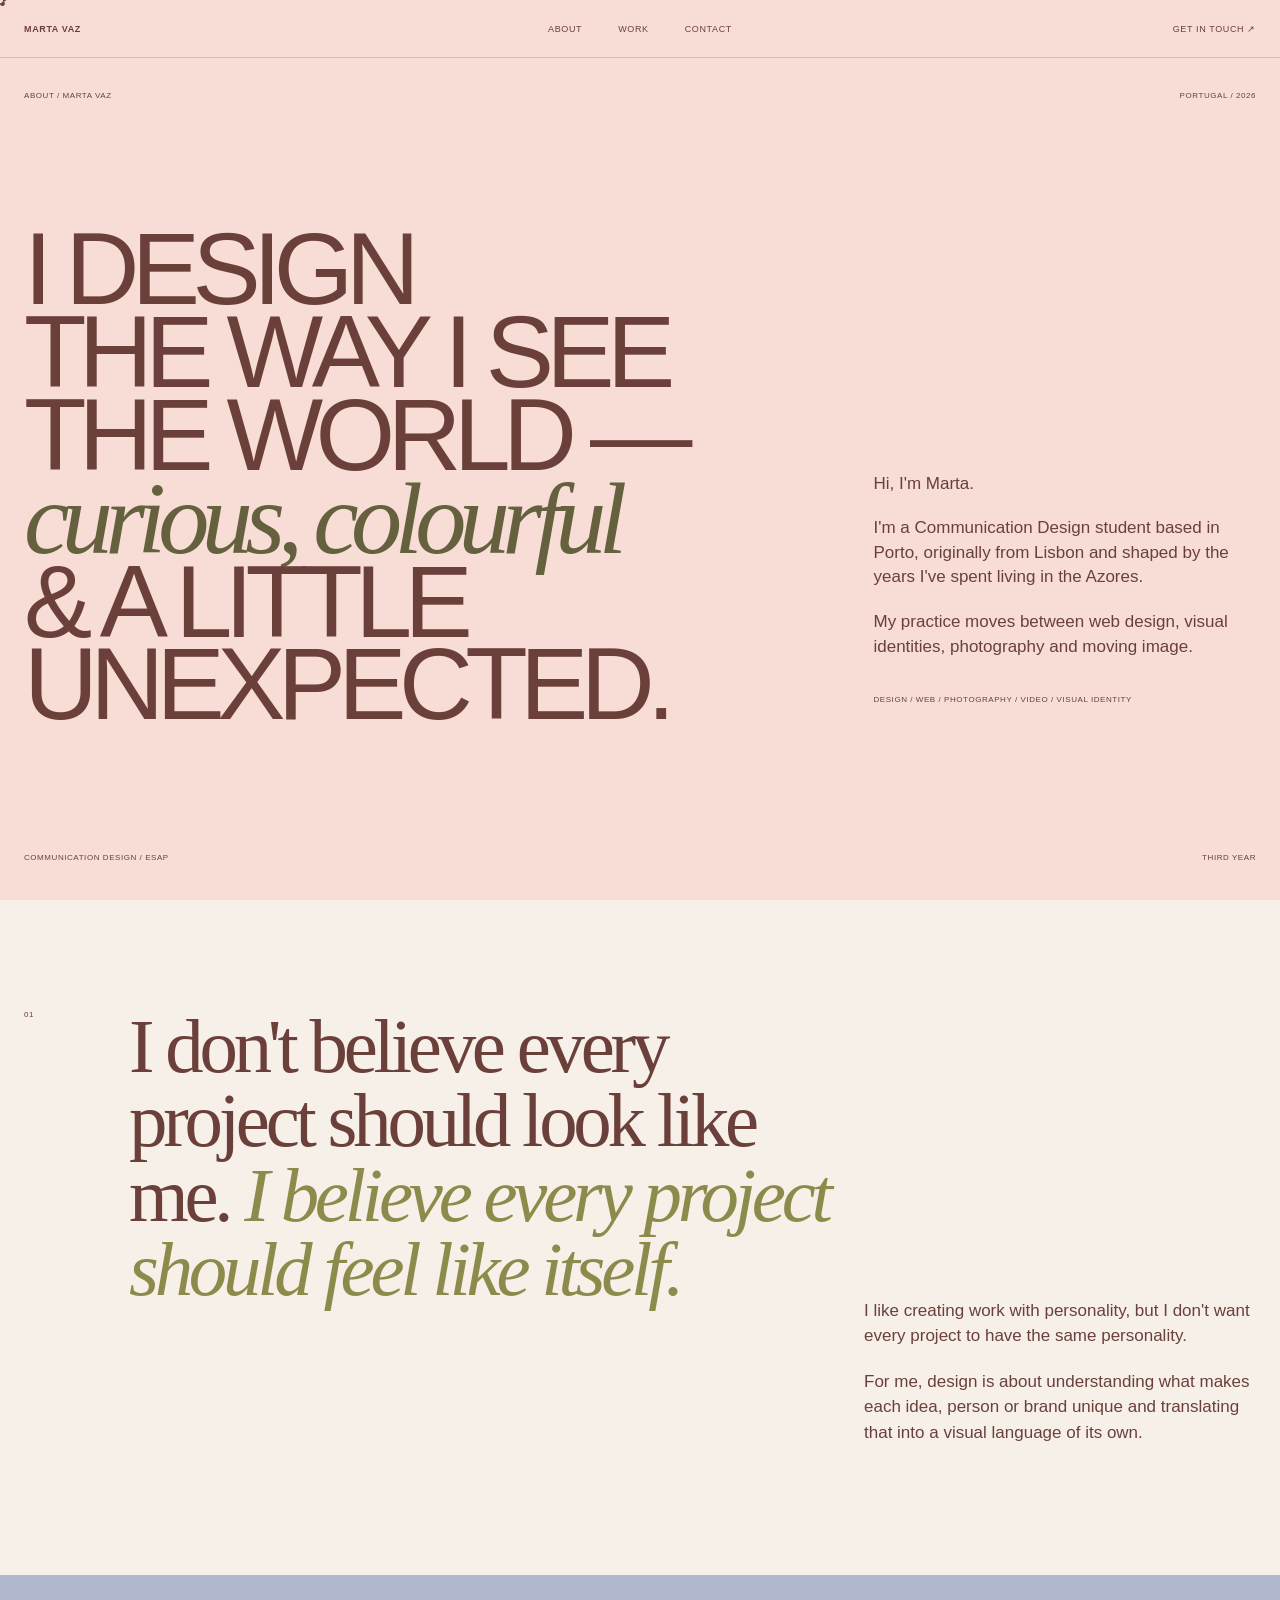
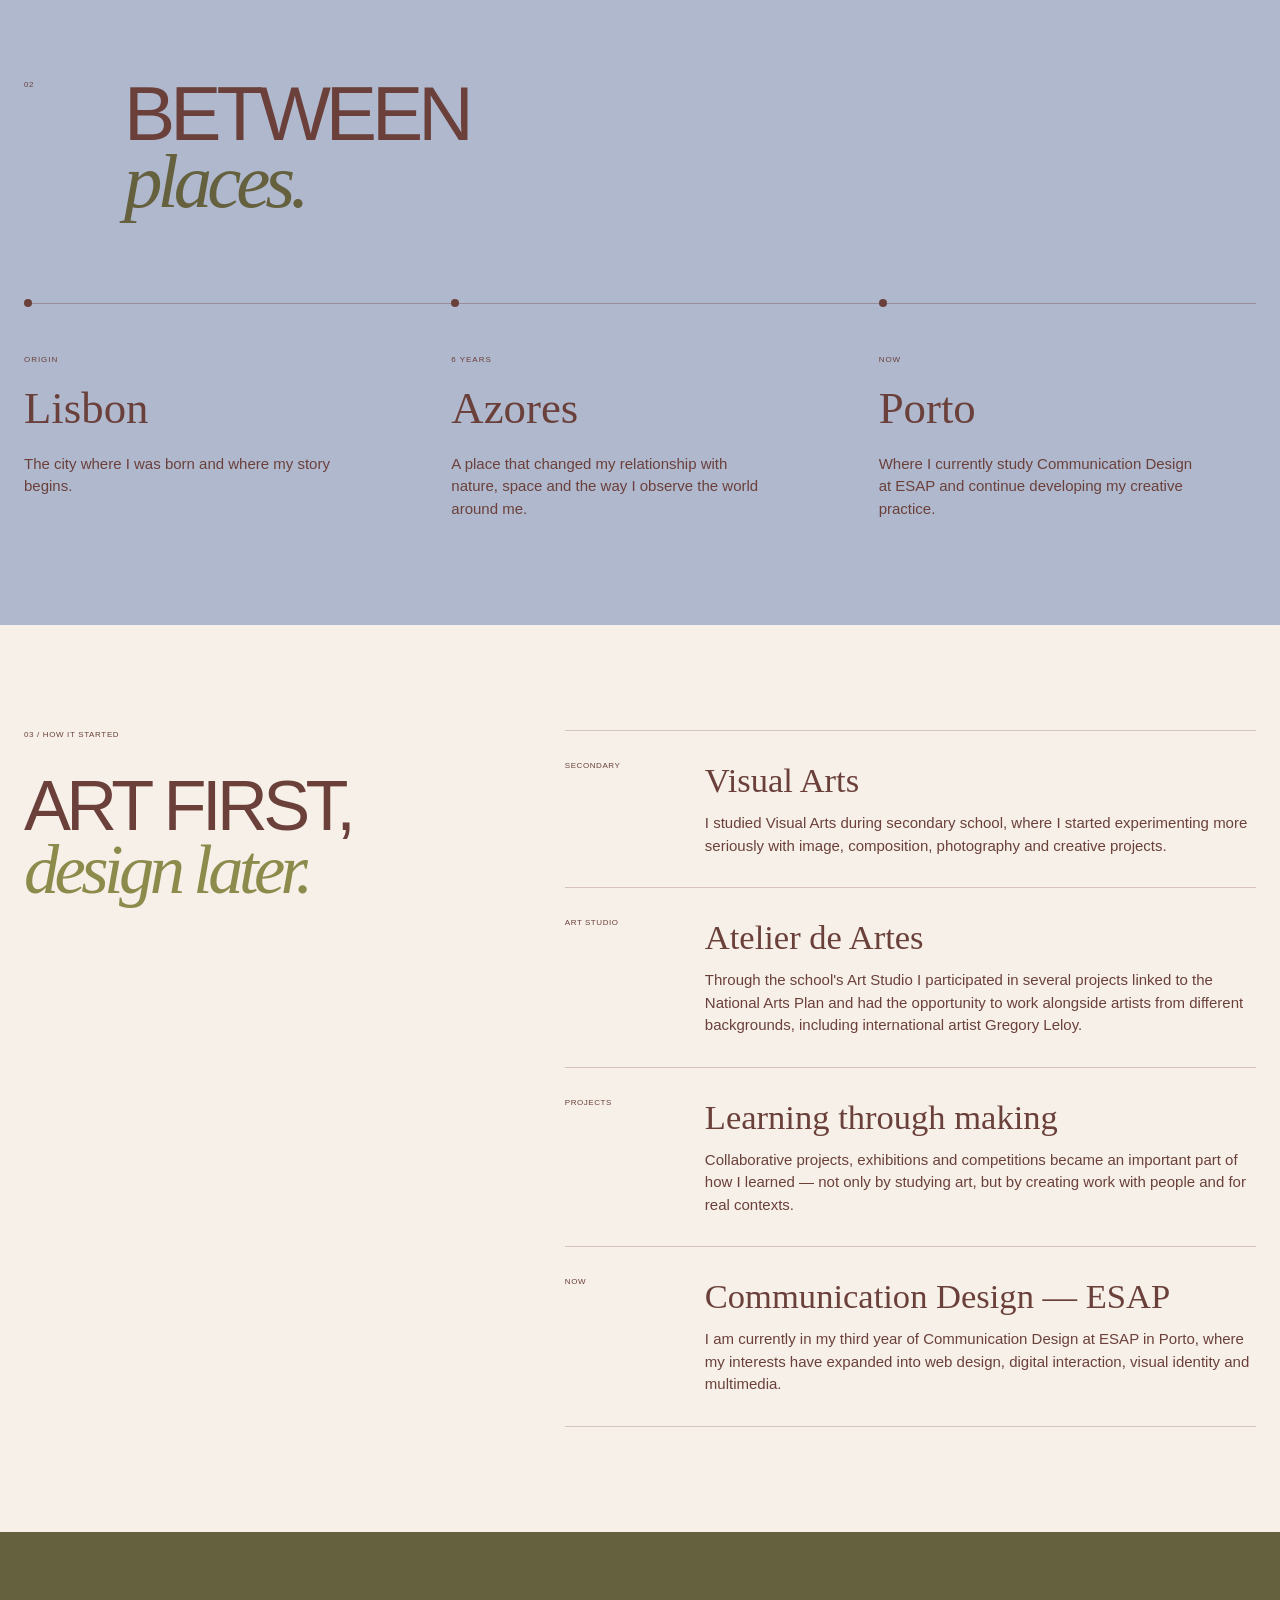
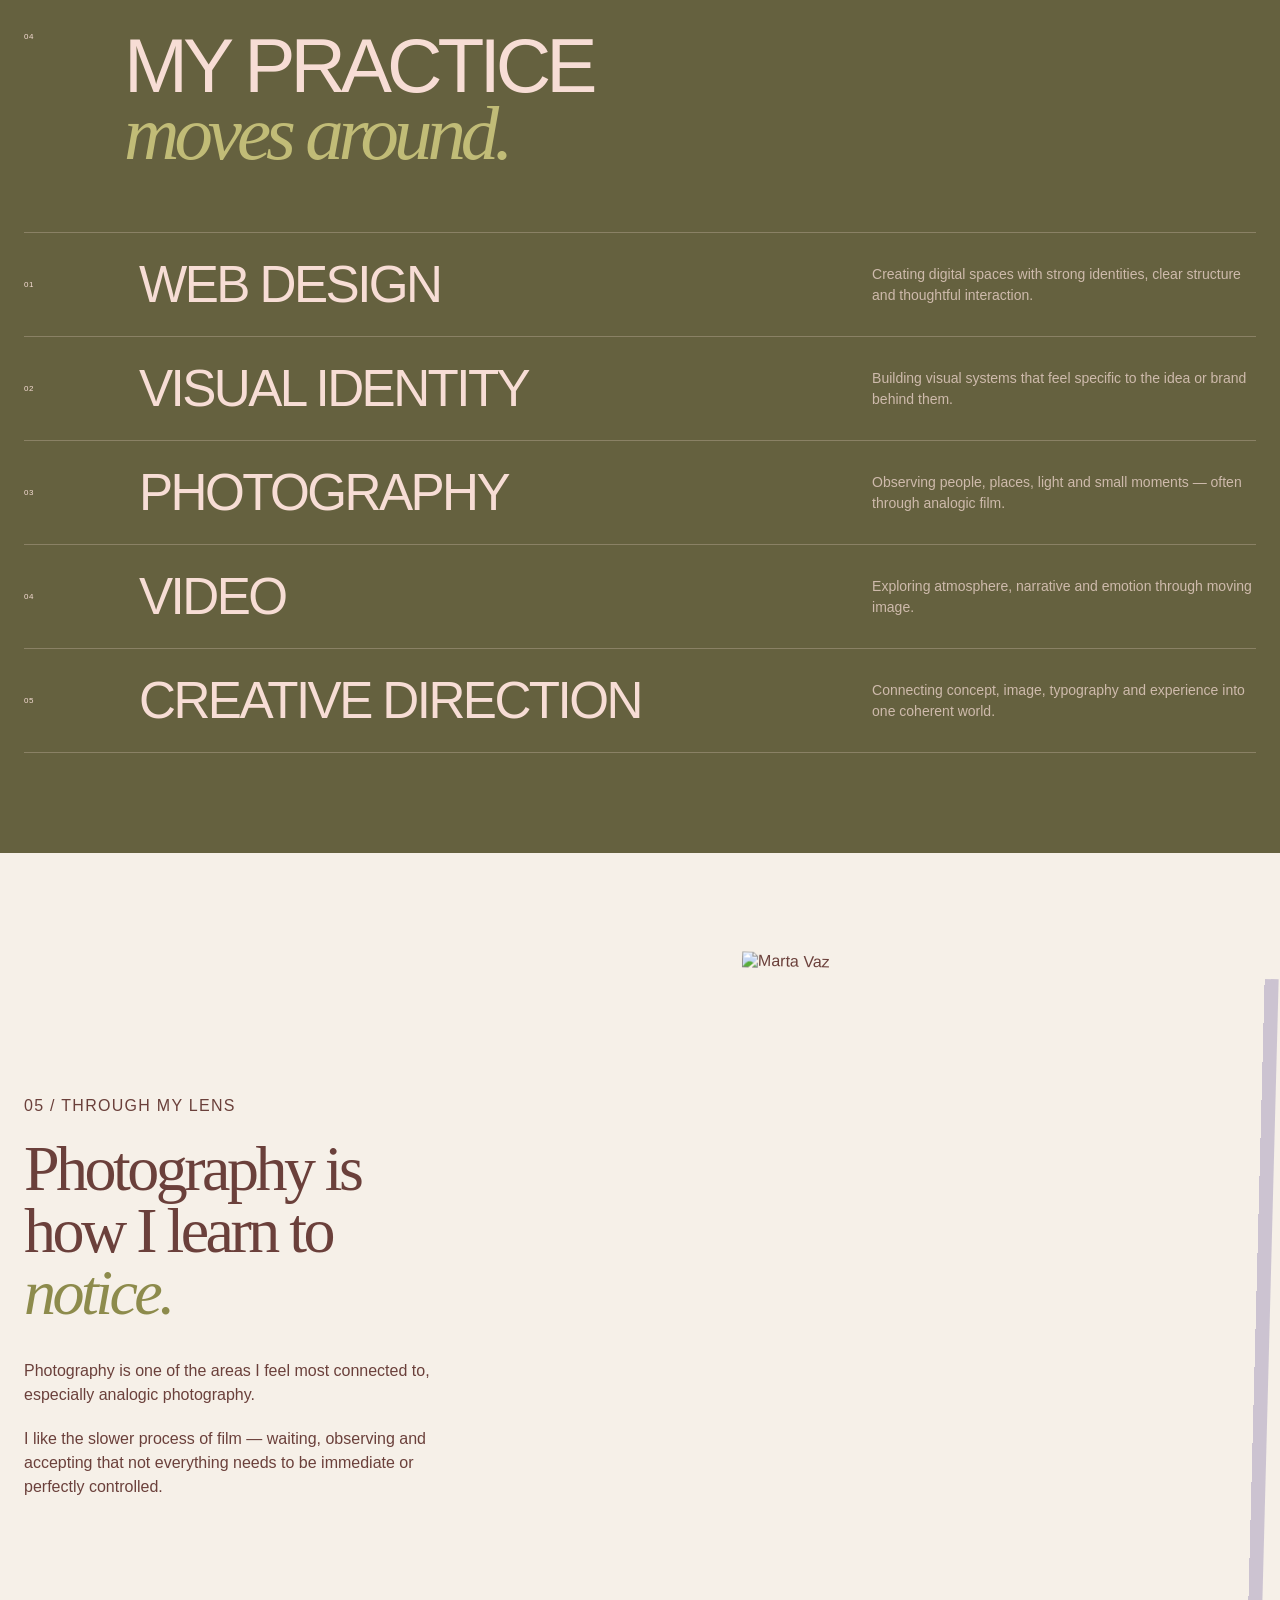
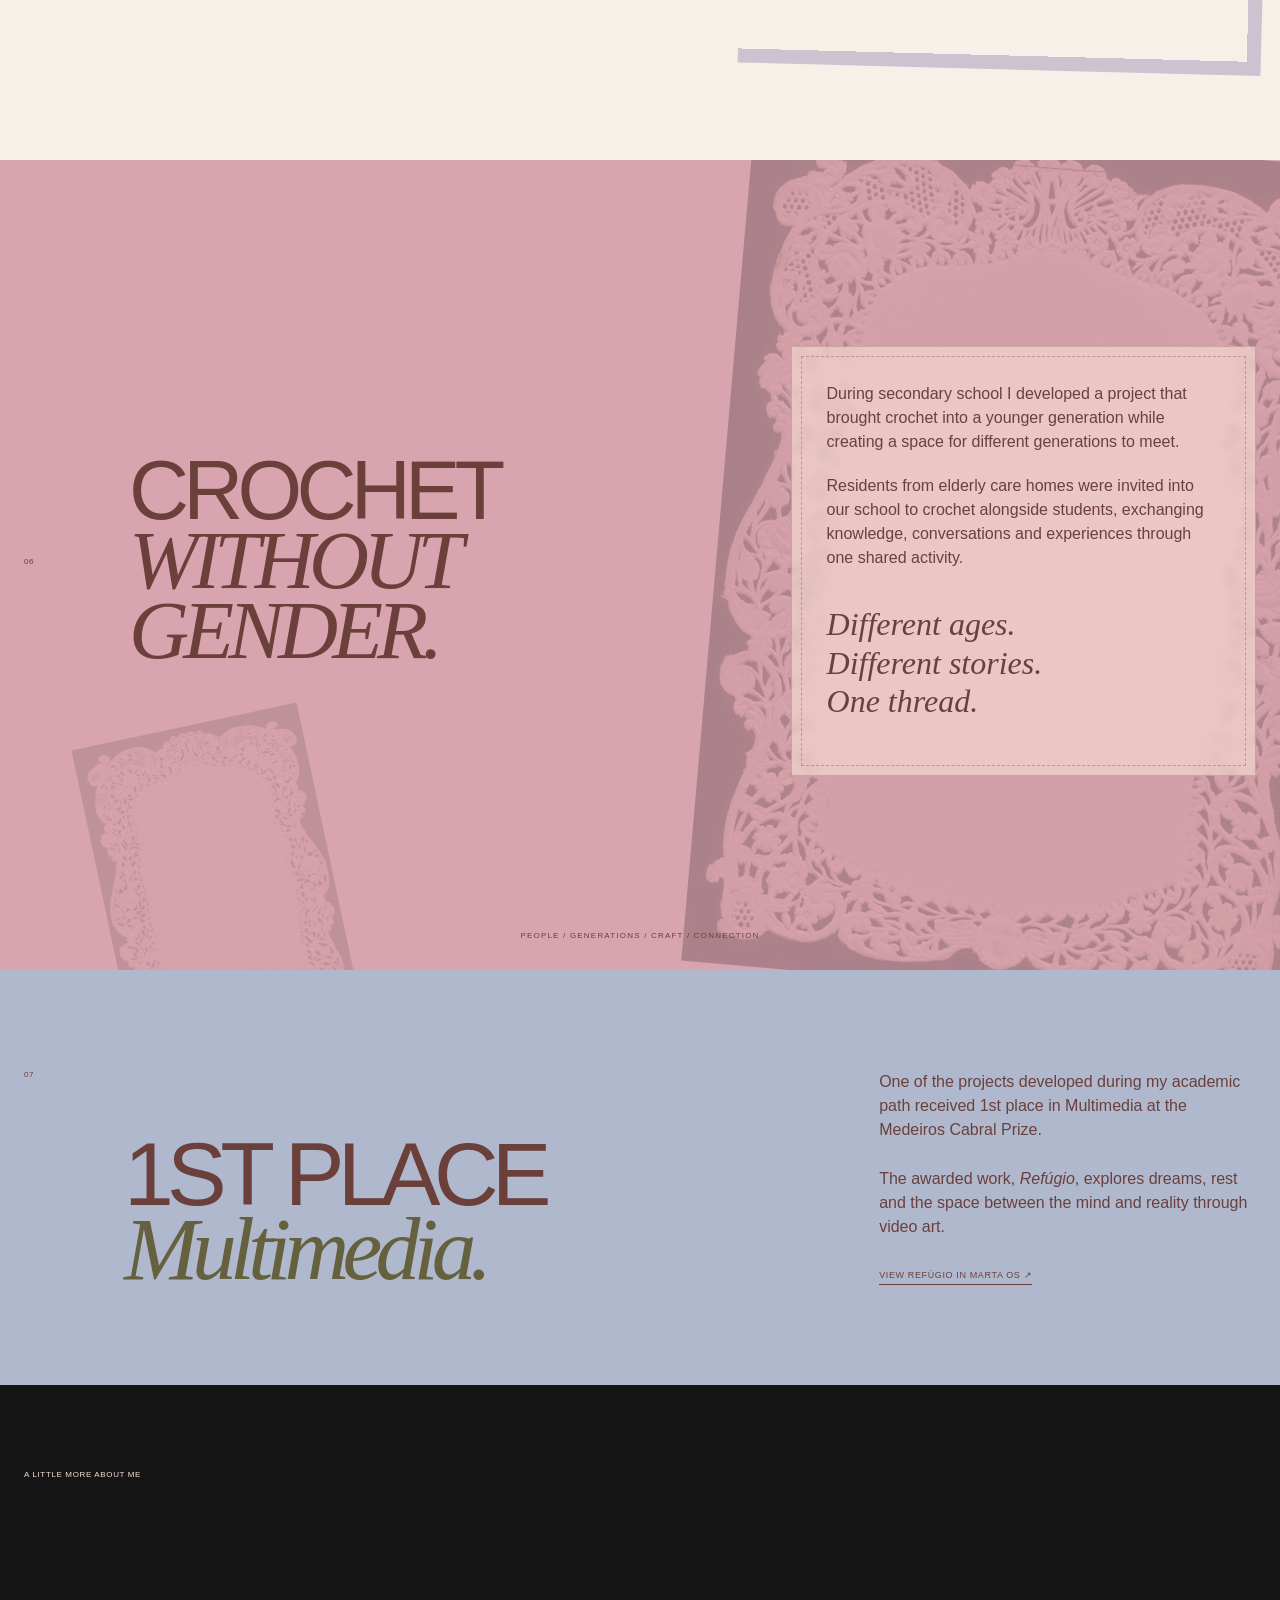
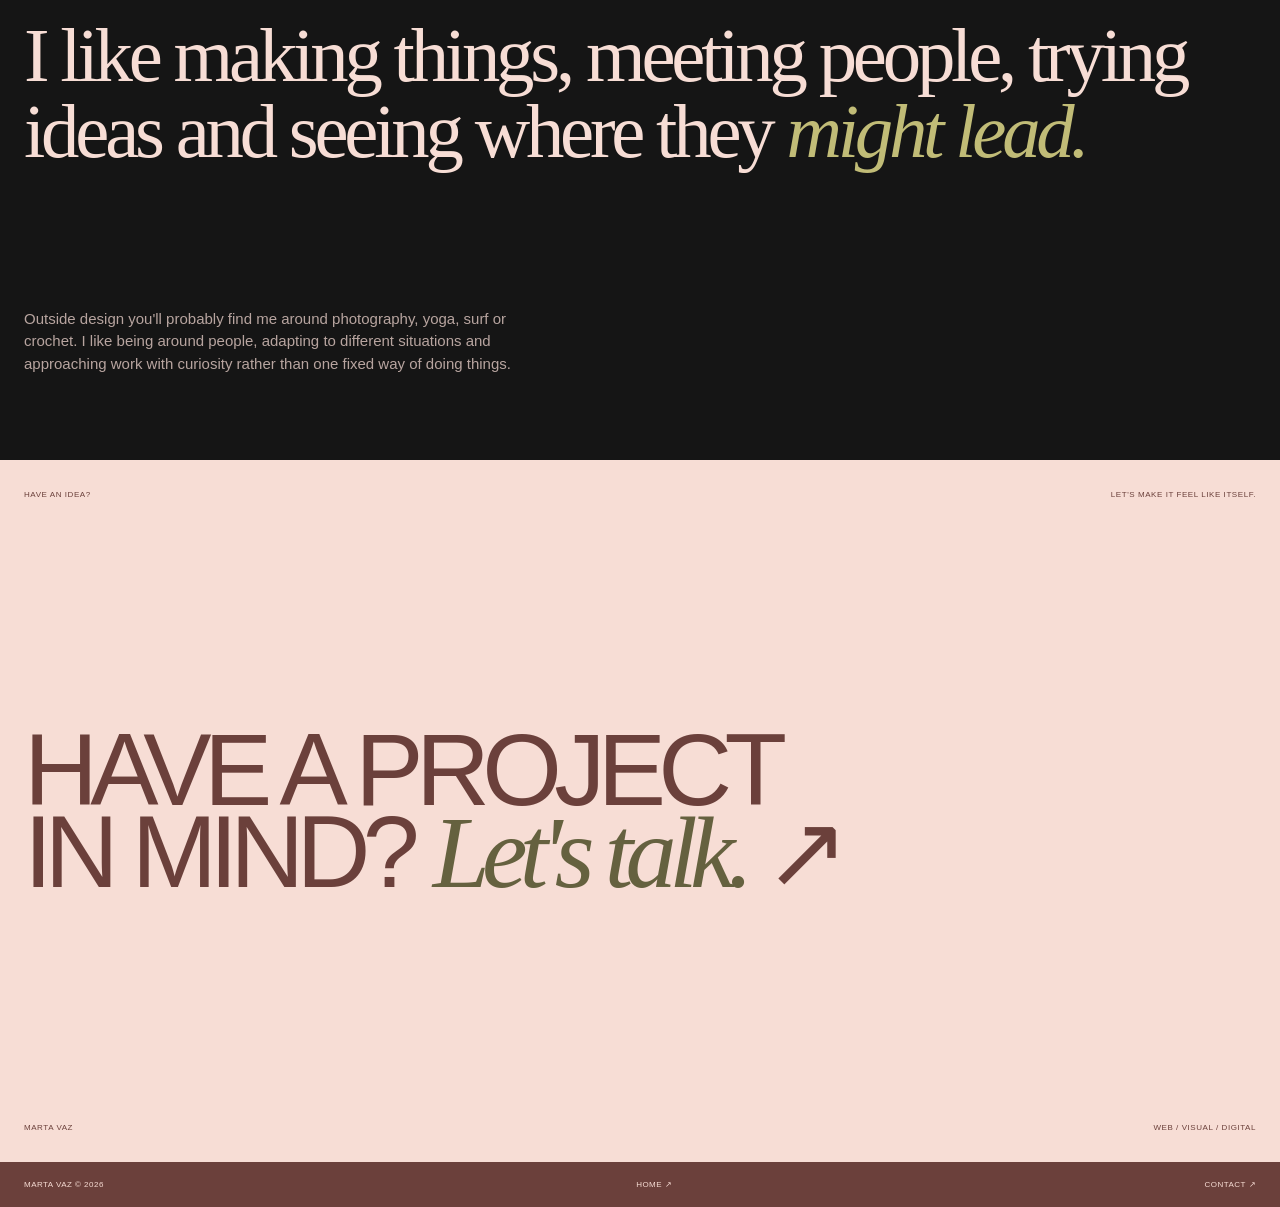
==== commit 302f6a94: "4" ====
--- a/about.html
+++ b/about.html
@@ -3259,23 +3259,21 @@
 
 
       <a
-        href="contact.html"
-        class="contact-title interactive-link"
+        href="../contact.html"
+        class="contact-title external-link"
       >
 
-        LET'S MAKE<br>
-
-        SOMETHING
+        HAVE A PROJECT<br>
+
+        IN MIND?
 
         <em>
-          memorable.
+          Let's talk.
         </em>
 
         ↗
 
       </a>
-
-
       <div class="contact-meta">
 
         <span>
